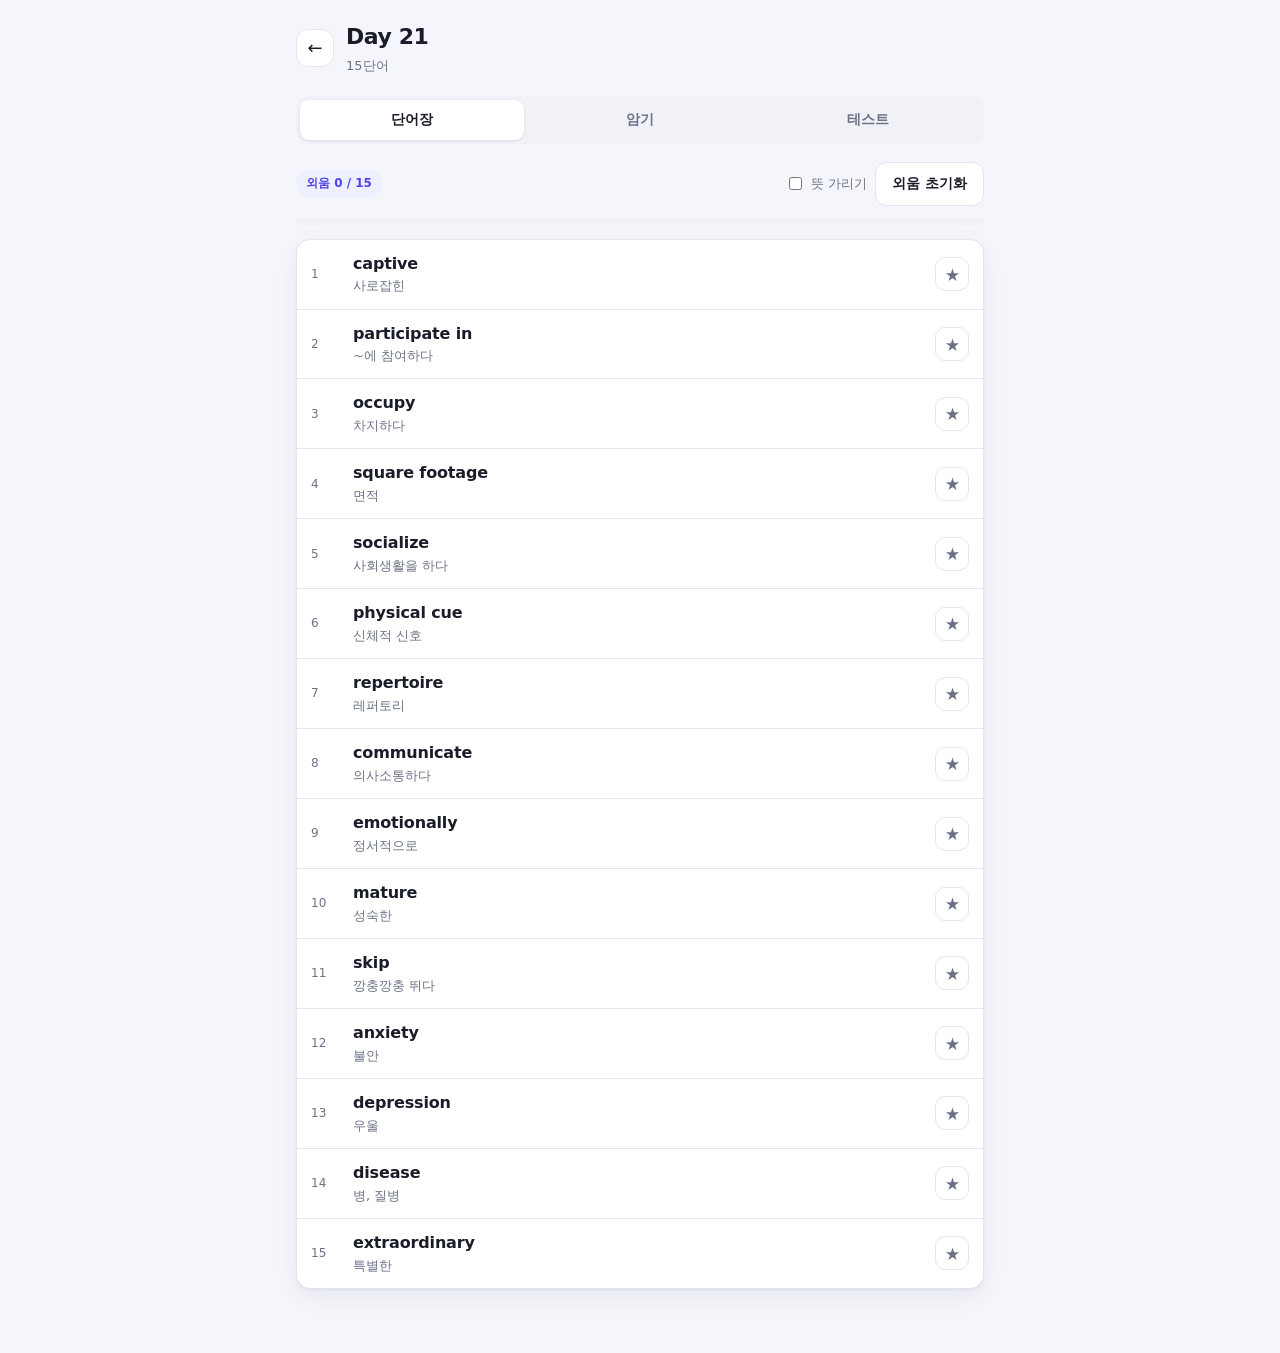
==== day.html @ 3ea3ab69 "Day 22 단어 확장 (7 -> 19단어), 총 66단어 Day 21 15 / Day 22 19 / Day 23 16 / Day 24 16. 채점 전수 검사 통과, 서로 다른 단" ====
<!DOCTYPE html>
<html lang="ko">
<head>
<meta charset="utf-8">
<meta name="viewport" content="width=device-width, initial-scale=1, viewport-fit=cover">
<meta name="theme-color" content="#4f46e5">
<title>Day · 모고학습앱</title>

<!-- 홈 화면에 추가 시 주소창·툴바 없는 전체화면 앱으로 실행 -->
<meta name="apple-mobile-web-app-capable" content="yes">
<meta name="mobile-web-app-capable" content="yes">
<meta name="apple-mobile-web-app-status-bar-style" content="default">
<meta name="apple-mobile-web-app-title" content="모고학습앱">
<link rel="manifest" href="manifest.webmanifest">
<link rel="apple-touch-icon" href="icons/apple-touch-icon.png">
<link rel="icon" type="image/png" sizes="32x32" href="icons/favicon-32.png">
<link rel="icon" type="image/png" sizes="180x180" href="icons/favicon-180.png">

<link rel="stylesheet" href="assets/style.css?v=6">
</head>
<body>
<div class="wrap">
  <header class="topbar">
    <a class="back" href="index.html" aria-label="목록으로">←</a>
    <div>
      <h1 id="dayTitle">Day</h1>
      <p class="sub" id="daySub">불러오는 중…</p>
    </div>
  </header>

  <p id="msg" class="note" hidden></p>

  <div id="app" hidden>
    <div class="tabs" role="tablist">
      <button id="tabList" role="tab" aria-selected="true" aria-controls="panelList">단어장</button>
      <button id="tabCard" role="tab" aria-selected="false" aria-controls="panelCard">암기</button>
      <button id="tabQuiz" role="tab" aria-selected="false" aria-controls="panelQuiz">테스트</button>
    </div>

    <!-- ===== 단어장 ===== -->
    <section id="panelList" class="panel" role="tabpanel">
      <div class="row" style="margin-bottom:12px">
        <span class="chip" id="knownChip">외움 0 / 0</span>
        <span class="spacer"></span>
        <label class="toggle">
          <input type="checkbox" id="blurMeaning"> 뜻 가리기
        </label>
        <button class="btn" id="resetKnown">외움 초기화</button>
      </div>
      <div class="bar" style="margin:0 0 14px"><i id="knownBar"></i></div>
      <div class="list" id="wordList"></div>
    </section>

    <!-- ===== 암기 카드 ===== -->
    <section id="panelCard" class="panel" role="tabpanel" hidden>
      <div class="row" style="margin-bottom:10px">
        <button class="btn" id="dirBtn">영어 → 뜻</button>
        <button class="btn" id="shuffleBtn">섞기</button>
        <span class="spacer"></span>
        <label class="toggle">
          <input type="checkbox" id="onlyUnknown"> 못 외운 것만
        </label>
      </div>

      <div class="cardstage">
        <div class="cardslide" id="cardSlide">
          <div class="card" id="card">
            <div class="face front">
              <div class="big" id="cardFront"></div>
              <div class="hint">탭하거나 스페이스바로 뒤집기</div>
            </div>
            <div class="face back">
              <div class="big" id="cardBack"></div>
              <div class="hint" id="cardBackSub"></div>
            </div>
          </div>
        </div>
      </div>

      <p class="counter" id="cardCounter"></p>

      <div class="row center" style="margin-top:14px">
        <button class="btn" id="prevBtn">← 이전</button>
        <button class="btn primary" id="knownBtn">외웠어요 ★</button>
        <button class="btn" id="nextBtn">다음 →</button>
      </div>
      <p class="kbd-hint">← → 이동 · Space 뒤집기 · Enter 외움 표시</p>
    </section>

    <!-- ===== 테스트 ===== -->
    <section id="panelQuiz" class="panel" role="tabpanel" hidden>
      <!-- 시작 화면 -->
      <div id="quizIntro" class="result">
        <div class="label">단어를 보고 뜻을 타이핑하세요</div>
        <div class="score" id="introCount">0</div>
        <div class="label">문항</div>
        <div class="row center" style="margin-top:18px">
          <label class="toggle"><input type="checkbox" id="quizShuffle" checked> 순서 섞기</label>
          <label class="toggle"><input type="checkbox" id="quizReverse"> 뜻 → 영어</label>
        </div>
        <div class="row center" style="margin-top:16px">
          <button class="btn primary" id="startBtn">테스트 시작</button>
          <button class="btn" id="startWrongBtn" hidden>지난 오답만 (0)</button>
        </div>
      </div>

      <!-- 진행 화면 -->
      <div id="quizPlay" hidden>
        <div class="quizmeta">
          <span id="qProgress">1 / 6</span>
          <span id="qScore">정답 0</span>
        </div>
        <div class="bar" style="margin:0 0 14px"><i id="qBar"></i></div>

        <div class="quizcard">
          <div class="label" id="qLabel" style="font-size:13px;color:var(--text-dim)">뜻을 입력하세요</div>
          <div class="q" id="qWord"></div>
          <input class="answer" id="qInput" type="text" autocomplete="off"
                 autocapitalize="off" spellcheck="false" placeholder="정답 입력 후 Enter">
          <div class="feedback" id="qFeedback"></div>
          <div class="row center">
            <button class="btn" id="qSkip">모르겠어요</button>
            <button class="btn primary" id="qSubmit">확인</button>
          </div>
        </div>
        <div class="row center" style="margin-top:12px">
          <button class="btn" id="qQuit">그만두기</button>
        </div>
      </div>

      <!-- 결과 화면 -->
      <div id="quizResult" hidden class="result">
        <div class="label">점수</div>
        <div class="score" id="rScore">0</div>
        <div class="label" id="rDetail"></div>
        <div class="wrongbox" id="rWrongBox" hidden>
          <h3>틀린 단어</h3>
          <div id="rWrongList"></div>
        </div>
        <div class="row center" style="margin-top:18px">
          <button class="btn primary" id="rRetryWrong">오답만 다시</button>
          <button class="btn" id="rRetryAll">처음부터</button>
        </div>
      </div>
    </section>
  </div>
</div>

<script src="assets/common.js?v=6"></script>
<script src="assets/day.js?v=6"></script>
</body>
</html>
---- assets/style.css ----
:root {
  --bg: #f4f6fb;
  --surface: #ffffff;
  --surface-2: #f0f2f8;
  --border: #e2e6f0;
  --text: #1a1d29;
  --text-dim: #6b7285;
  --accent: #4f46e5;
  --accent-soft: #eef0ff;
  --ok: #16a34a;
  --ok-soft: #e7f7ec;
  --bad: #dc2626;
  --bad-soft: #fdeaea;
  --star: #f59e0b;
  --radius: 14px;
  --shadow: 0 1px 2px rgba(16, 24, 40, .06), 0 8px 24px rgba(16, 24, 40, .06);
}

@media (prefers-color-scheme: dark) {
  :root {
    --bg: #12141c;
    --surface: #1b1e28;
    --surface-2: #232734;
    --border: #2e3342;
    --text: #eceef5;
    --text-dim: #9aa1b4;
    --accent: #8b87ff;
    --accent-soft: #272552;
    --ok: #4ade80;
    --ok-soft: #14301f;
    --bad: #f87171;
    --bad-soft: #3a1c1c;
    --shadow: 0 1px 2px rgba(0, 0, 0, .3), 0 8px 24px rgba(0, 0, 0, .3);
  }
}

* { box-sizing: border-box; }

html, body {
  margin: 0;
  padding: 0;
}

body {
  background: var(--bg);
  color: var(--text);
  font-family: "Pretendard", -apple-system, BlinkMacSystemFont, "Segoe UI",
    "Apple SD Gothic Neo", "Malgun Gothic", system-ui, sans-serif;
  line-height: 1.55;
  -webkit-text-size-adjust: 100%;
  /* 홈 화면 앱처럼 보이도록: 탭 하이라이트 제거, 위아래 튕김 억제 */
  -webkit-tap-highlight-color: transparent;
  overscroll-behavior-y: contain;
  min-height: 100svh;
}

/* 글자를 읽는 곳 말고는 길게 눌러도 선택되지 않게 (앱 느낌) */
button, .card, .tabs, .topbar, .daycard, .star {
  -webkit-user-select: none;
  user-select: none;
  -webkit-touch-callout: none;
}

.wrap {
  max-width: 720px;
  margin: 0 auto;
  /* 노치 / 홈 인디케이터 안전영역 확보 */
  padding: calc(20px + env(safe-area-inset-top)) calc(16px + env(safe-area-inset-right))
           calc(64px + env(safe-area-inset-bottom)) calc(16px + env(safe-area-inset-left));
}

a { color: inherit; }

/* ---------- header ---------- */
.topbar {
  display: flex;
  align-items: center;
  gap: 12px;
  margin-bottom: 20px;
}

.topbar h1 {
  font-size: 22px;
  margin: 0;
  letter-spacing: -.02em;
}

.topbar .sub {
  font-size: 13px;
  color: var(--text-dim);
  margin: 2px 0 0;
}

.back {
  display: inline-flex;
  align-items: center;
  justify-content: center;
  width: 38px;
  height: 38px;
  flex: none;
  border-radius: 12px;
  background: var(--surface);
  border: 1px solid var(--border);
  text-decoration: none;
  font-size: 18px;
}

/* ---------- day list ---------- */
.daygrid {
  display: grid;
  grid-template-columns: repeat(auto-fill, minmax(150px, 1fr));
  gap: 12px;
}

.daycard {
  display: block;
  padding: 16px;
  border-radius: var(--radius);
  background: var(--surface);
  border: 1px solid var(--border);
  box-shadow: var(--shadow);
  text-decoration: none;
  transition: transform .12s ease;
}

.daycard:hover { transform: translateY(-2px); }

.daycard .num {
  font-size: 20px;
  font-weight: 700;
  letter-spacing: -.02em;
}

.daycard .meta {
  font-size: 12px;
  color: var(--text-dim);
  margin-top: 2px;
}

.daycard .score {
  font-size: 12px;
  color: var(--accent);
  font-weight: 600;
  margin-top: 6px;
}

/* ---------- progress ---------- */
.bar {
  height: 7px;
  border-radius: 99px;
  background: var(--surface-2);
  overflow: hidden;
  margin-top: 10px;
}

.bar > i {
  display: block;
  height: 100%;
  width: 0;
  border-radius: 99px;
  background: var(--accent);
  transition: width .25s ease;
}

/* ---------- tabs ---------- */
.tabs {
  display: flex;
  gap: 4px;
  padding: 4px;
  background: var(--surface-2);
  border-radius: 12px;
  margin-bottom: 18px;
}

.tabs button {
  flex: 1;
  padding: 9px 6px;
  border: 0;
  border-radius: 9px;
  background: transparent;
  color: var(--text-dim);
  font: inherit;
  font-size: 14px;
  font-weight: 600;
  cursor: pointer;
}

.tabs button[aria-selected="true"] {
  background: var(--surface);
  color: var(--text);
  box-shadow: 0 1px 3px rgba(16, 24, 40, .1);
}

.panel[hidden] { display: none; }

/* ---------- buttons ---------- */
.btn {
  padding: 10px 16px;
  border-radius: 11px;
  border: 1px solid var(--border);
  background: var(--surface);
  color: var(--text);
  font: inherit;
  font-size: 14px;
  font-weight: 600;
  cursor: pointer;
}

.btn:hover { background: var(--surface-2); }
.btn:disabled { opacity: .4; cursor: default; }

.btn.primary {
  background: var(--accent);
  border-color: var(--accent);
  color: #fff;
}

.btn.primary:hover { filter: brightness(1.08); background: var(--accent); }

.row {
  display: flex;
  gap: 8px;
  flex-wrap: wrap;
  align-items: center;
}

.row.center { justify-content: center; }
.spacer { flex: 1; }

/* ---------- word list ---------- */
.list {
  background: var(--surface);
  border: 1px solid var(--border);
  border-radius: var(--radius);
  overflow: hidden;
  box-shadow: var(--shadow);
}

.item {
  display: flex;
  align-items: center;
  gap: 12px;
  padding: 12px 14px;
  border-bottom: 1px solid var(--border);
}

.item:last-child { border-bottom: 0; }

.item .no {
  width: 30px;
  flex: none;
  font-size: 12px;
  color: var(--text-dim);
  font-variant-numeric: tabular-nums;
}

.item .w {
  font-weight: 700;
  font-size: 16px;
  letter-spacing: -.01em;
}

.item .m {
  font-size: 13px;
  color: var(--text-dim);
}

.item .txt { flex: 1; min-width: 0; }

.item.known .w { color: var(--text-dim); }

.star {
  flex: none;
  width: 34px;
  height: 34px;
  border-radius: 10px;
  border: 1px solid var(--border);
  background: var(--surface);
  cursor: pointer;
  font-size: 15px;
  line-height: 1;
  color: var(--text-dim);
}

.star[aria-pressed="true"] {
  color: var(--star);
  border-color: var(--star);
  background: transparent;
}

.hide-meaning .item .m { filter: blur(5px); }
.hide-meaning .item .m:active { filter: none; }

/* ---------- flashcard ---------- */
/* perspective 는 .card 자신의 transform 안에서 준다. 그래야 바깥의
   .cardslide 가 2D 이동만 맡아서 뒤집기(3D)와 서로 간섭하지 않는다. */
.cardstage {
  margin: 6px 0 16px;
  overflow-x: clip;            /* 슬라이드 중 가로 스크롤 방지 */
}

.cardslide {
  transition: transform .2s ease-out, opacity .2s ease-out;
}

/* 빠져나가는 방향 */
.cardslide.leave-left  { transform: translateX(-30px) scale(.95); opacity: 0; }
.cardslide.leave-right { transform: translateX(30px) scale(.95); opacity: 0; }

/* 들어올 자리로 순간이동 (애니메이션 없이 위치만 잡는다) */
.cardslide.enter-left,
.cardslide.enter-right { transition: none; opacity: 0; }
.cardslide.enter-left  { transform: translateX(-30px) scale(.95); }
.cardslide.enter-right { transform: translateX(30px) scale(.95); }

.card {
  position: relative;
  width: 100%;
  /* min-height 가 아니라 height 로 확정해야 두 면의 세로 크기가 풀린다 */
  height: 250px;
  cursor: pointer;
  transform: perspective(1200px) rotateY(0deg);
  transform-style: preserve-3d;
  transition: transform .45s cubic-bezier(.4, .2, .2, 1);
}

.card.flipped { transform: perspective(1200px) rotateY(180deg); }

/* 카드를 넘길 때 앞면으로 되돌리는 순간에는 회전 애니메이션을 끈다 */
.card.nofx { transition: none; }

/* inset: 0 만으로는 두 번째 면(.back)의 크기가 풀리지 않고 내용 없는
   shrink-to-fit(50x50)으로 잡혀서, 뜻이 한 글자씩 세로로 쌓였다.
   가로/세로를 명시적으로 지정해 두 면 모두 카드를 꽉 채우게 한다. */
.face {
  position: absolute;
  top: 0;
  left: 0;
  width: 100%;
  height: 100%;
  overflow: hidden;
  display: flex;
  flex-direction: column;
  align-items: center;
  justify-content: center;
  gap: 8px;
  padding: 24px;
  text-align: center;
  border-radius: 18px;
  background: var(--surface);
  border: 1px solid var(--border);
  box-shadow: var(--shadow);
  backface-visibility: hidden;
  -webkit-backface-visibility: hidden;
}

.face.back { transform: rotateY(180deg); }

/* 긴 한글 뜻이 한 글자씩 세로로 쪼개지던 문제 해결.
   세로 플렉스에서 shrink-to-fit 되지 않게 가로폭을 꽉 채우고,
   줄바꿈은 글자 단위가 아니라 낱말 단위(keep-all)로 한다. */
.face .big {
  width: 100%;
  align-self: stretch;
  writing-mode: horizontal-tb;
  font-size: clamp(26px, 7vw, 40px);
  font-weight: 800;
  letter-spacing: -.02em;
  text-align: center;
  word-break: keep-all;
  overflow-wrap: break-word;
}

.face .hint {
  font-size: 12px;
  color: var(--text-dim);
}

.counter {
  font-size: 13px;
  color: var(--text-dim);
  text-align: center;
  font-variant-numeric: tabular-nums;
}

/* ---------- quiz ---------- */
.quizcard {
  background: var(--surface);
  border: 1px solid var(--border);
  border-radius: var(--radius);
  box-shadow: var(--shadow);
  padding: 22px 18px;
  text-align: center;
}

.quizcard .q {
  font-size: clamp(24px, 6.5vw, 34px);
  font-weight: 800;
  letter-spacing: -.02em;
  margin: 6px 0 16px;
  word-break: keep-all;
  overflow-wrap: break-word;
}

.answer {
  width: 100%;
  padding: 13px 14px;
  font: inherit;
  font-size: 17px;
  text-align: center;
  border-radius: 12px;
  border: 1.5px solid var(--border);
  background: var(--surface-2);
  color: var(--text);
}

.answer:focus {
  outline: none;
  border-color: var(--accent);
  background: var(--surface);
}

.answer.ok { border-color: var(--ok); background: var(--ok-soft); }
.answer.bad { border-color: var(--bad); background: var(--bad-soft); }

.feedback {
  min-height: 66px;
  margin-top: 12px;
  font-size: 14px;
  font-weight: 600;
}

.feedback .correct-answer {
  display: block;
  font-size: 16px;
  color: var(--text);
  margin-top: 2px;
}

.feedback.ok { color: var(--ok); }
.feedback.bad { color: var(--bad); }

/* 오답일 때 자동으로 넘어가기까지 남은 시간 */
.feedback .tick {
  display: block;
  margin-top: 4px;
  font-size: 12px;
  font-weight: 600;
  color: var(--text-dim);
}

.quizmeta {
  display: flex;
  justify-content: space-between;
  font-size: 13px;
  color: var(--text-dim);
  font-variant-numeric: tabular-nums;
  margin-bottom: 4px;
}

/* ---------- result ---------- */
.result {
  text-align: center;
  background: var(--surface);
  border: 1px solid var(--border);
  border-radius: var(--radius);
  box-shadow: var(--shadow);
  padding: 26px 18px;
}

.result .score {
  font-size: 46px;
  font-weight: 800;
  letter-spacing: -.03em;
  color: var(--accent);
}

.result .label { font-size: 14px; color: var(--text-dim); }

.wrongbox {
  margin-top: 18px;
  text-align: left;
  border-top: 1px solid var(--border);
  padding-top: 14px;
}

.wrongbox h3 {
  font-size: 13px;
  margin: 0 0 8px;
  color: var(--text-dim);
  font-weight: 600;
}

.wrongrow {
  display: flex;
  gap: 10px;
  padding: 7px 0;
  border-bottom: 1px dashed var(--border);
  font-size: 14px;
}

.wrongrow:last-child { border-bottom: 0; }
.wrongrow b { min-width: 110px; }
.wrongrow span { color: var(--text-dim); }
.wrongrow .typed { color: var(--bad); text-decoration: line-through; }

/* ---------- misc ---------- */
.note {
  font-size: 13px;
  color: var(--text-dim);
  text-align: center;
  padding: 28px 12px;
}

.chip {
  display: inline-flex;
  align-items: center;
  gap: 5px;
  padding: 5px 10px;
  border-radius: 99px;
  background: var(--accent-soft);
  color: var(--accent);
  font-size: 12px;
  font-weight: 700;
}

.toggle {
  display: inline-flex;
  align-items: center;
  gap: 6px;
  font-size: 13px;
  color: var(--text-dim);
  cursor: pointer;
  user-select: none;
}

.kbd-hint {
  font-size: 12px;
  color: var(--text-dim);
  text-align: center;
  margin-top: 14px;
}

@media (max-width: 420px) {
  .wrongrow { flex-direction: column; gap: 2px; }
  .wrongrow b { min-width: 0; }
}

@media (prefers-reduced-motion: reduce) {
  .cardslide, .card { transition: none; }
}
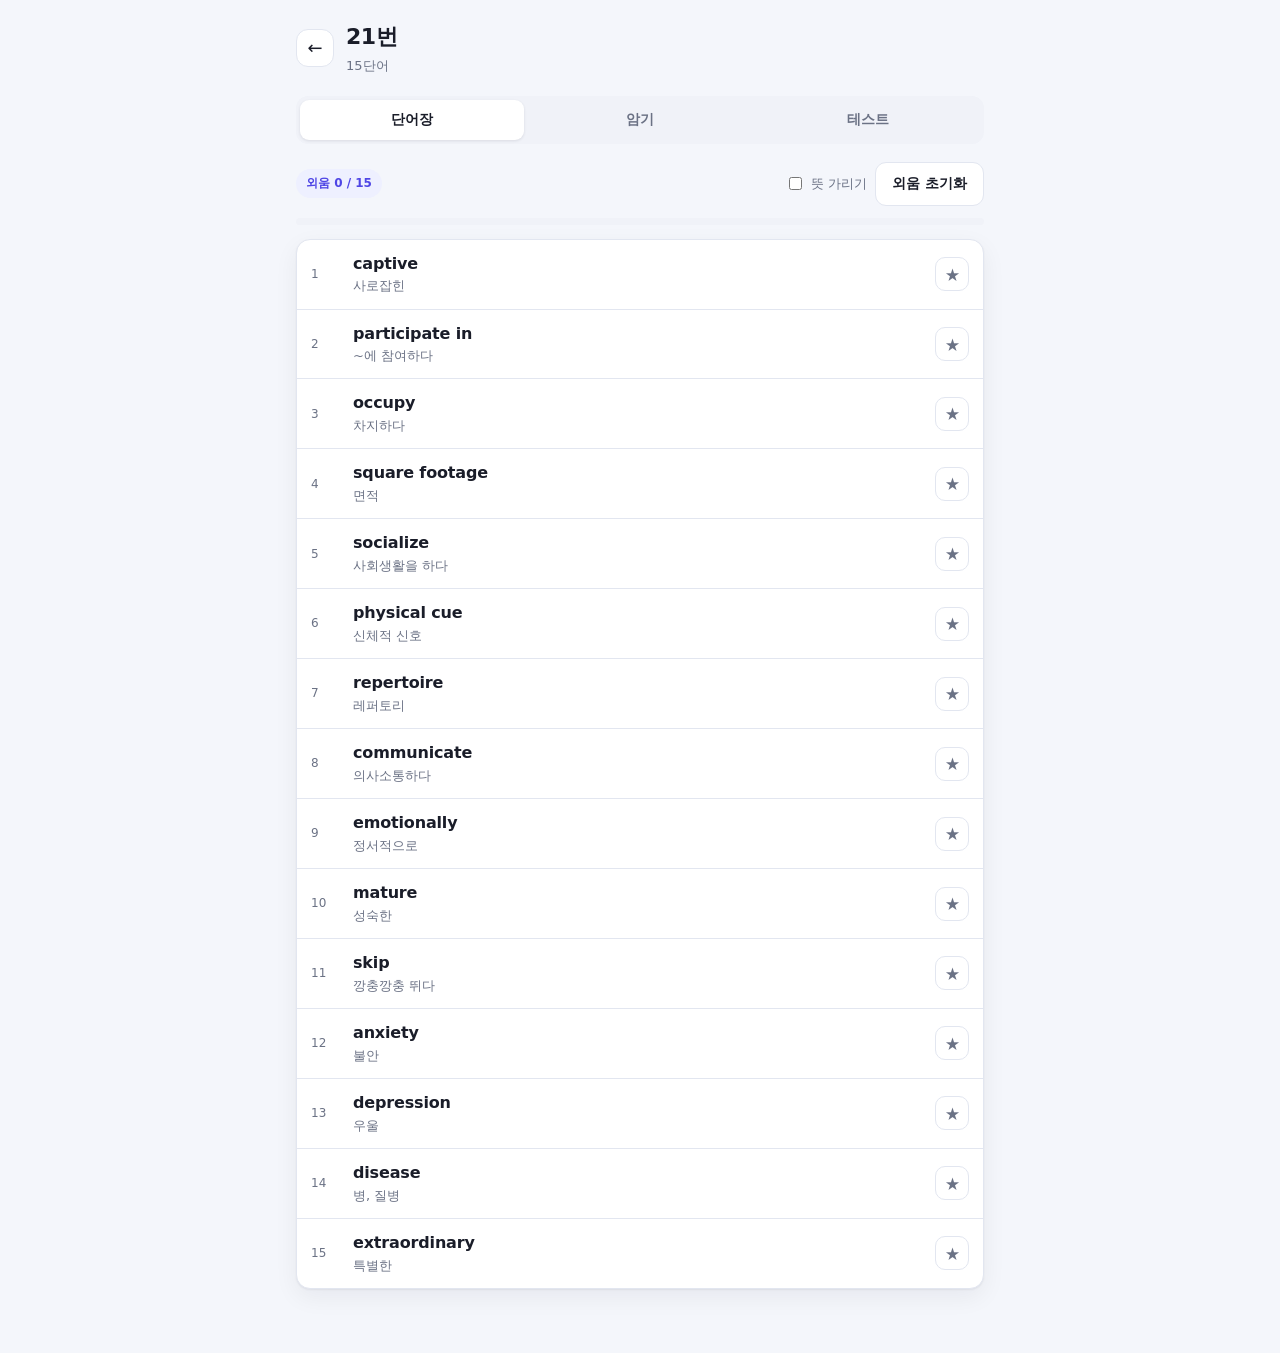
==== commit 68f6dcc8: "화면 표기를 'Day 21' 에서 '21번' 으로 변경 모고 지문 번호 단위로 나눈 것이라 Day 라는 표현이 맞지 않았다. 화면에 보이는 문구만 바꾸고 days.json 의 da" ====
--- a/day.html
+++ b/day.html
@@ -4,7 +4,7 @@
 <meta charset="utf-8">
 <meta name="viewport" content="width=device-width, initial-scale=1, viewport-fit=cover">
 <meta name="theme-color" content="#4f46e5">
-<title>Day · 모고학습앱</title>
+<title>모고학습앱</title>
 
 <!-- 홈 화면에 추가 시 주소창·툴바 없는 전체화면 앱으로 실행 -->
 <meta name="apple-mobile-web-app-capable" content="yes">
@@ -16,14 +16,14 @@
 <link rel="icon" type="image/png" sizes="32x32" href="icons/favicon-32.png">
 <link rel="icon" type="image/png" sizes="180x180" href="icons/favicon-180.png">
 
-<link rel="stylesheet" href="assets/style.css?v=6">
+<link rel="stylesheet" href="assets/style.css?v=7">
 </head>
 <body>
 <div class="wrap">
   <header class="topbar">
     <a class="back" href="index.html" aria-label="목록으로">←</a>
     <div>
-      <h1 id="dayTitle">Day</h1>
+      <h1 id="dayTitle">&nbsp;</h1>
       <p class="sub" id="daySub">불러오는 중…</p>
     </div>
   </header>
@@ -146,7 +146,7 @@
   </div>
 </div>
 
-<script src="assets/common.js?v=6"></script>
-<script src="assets/day.js?v=6"></script>
+<script src="assets/common.js?v=7"></script>
+<script src="assets/day.js?v=7"></script>
 </body>
 </html>
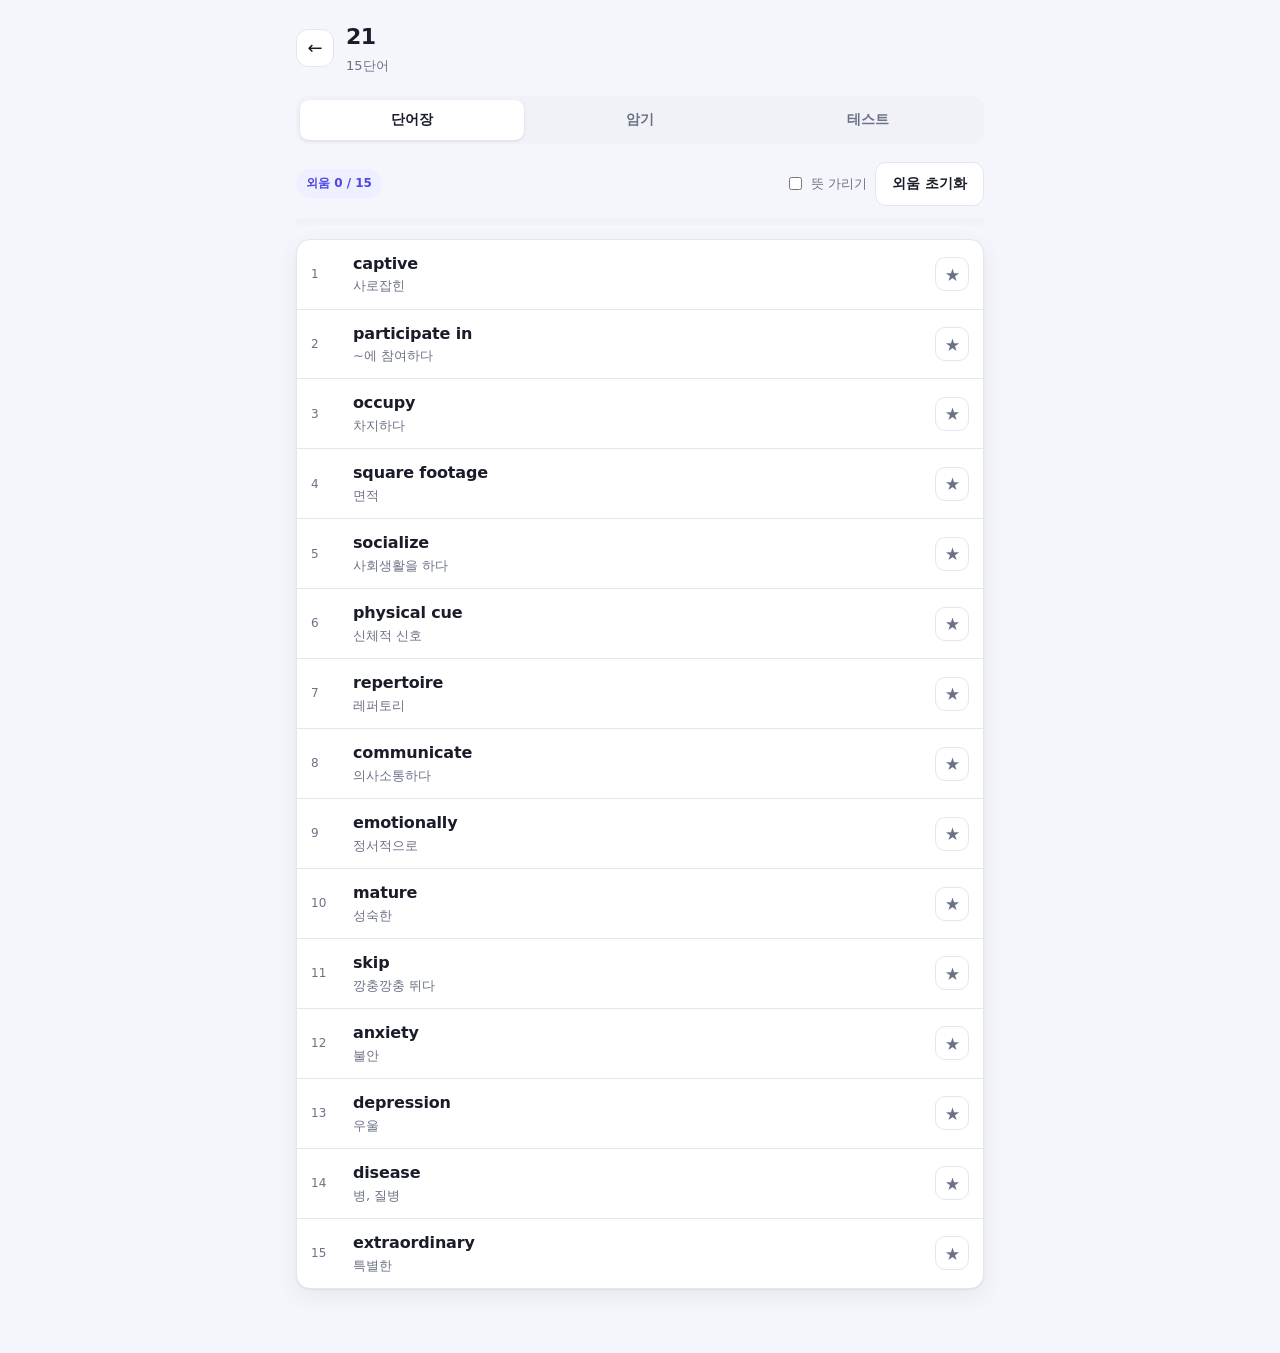
==== commit af0cccfa: "지문 이름을 숫자만 표시하도록 변경 ('21번' -> '21') Co-Authored-By: Claude Opus 5 <noreply@anthropic.com>" ====
--- a/day.html
+++ b/day.html
@@ -16,7 +16,7 @@
 <link rel="icon" type="image/png" sizes="32x32" href="icons/favicon-32.png">
 <link rel="icon" type="image/png" sizes="180x180" href="icons/favicon-180.png">
 
-<link rel="stylesheet" href="assets/style.css?v=7">
+<link rel="stylesheet" href="assets/style.css?v=8">
 </head>
 <body>
 <div class="wrap">
@@ -146,7 +146,7 @@
   </div>
 </div>
 
-<script src="assets/common.js?v=7"></script>
-<script src="assets/day.js?v=7"></script>
+<script src="assets/common.js?v=8"></script>
+<script src="assets/day.js?v=8"></script>
 </body>
 </html>
